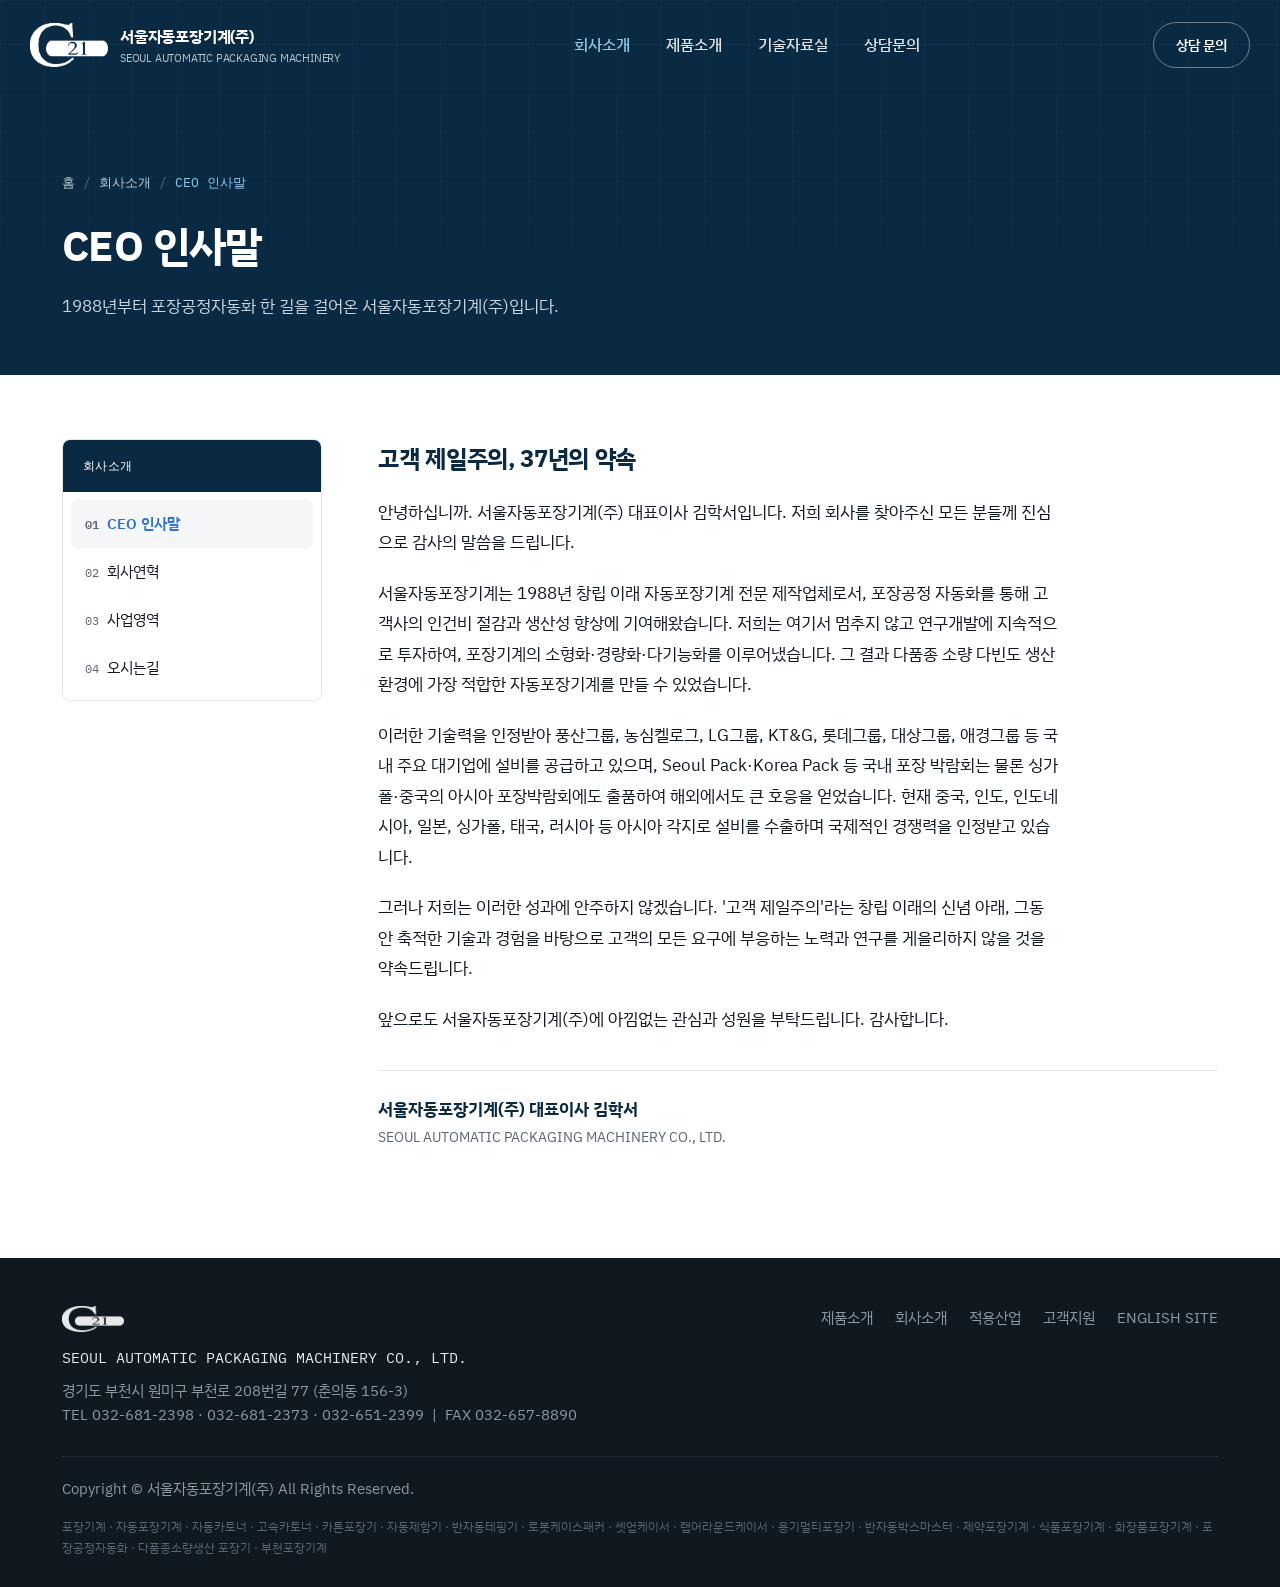
==== about-ceo.html @ eaa233a8 "Add files via upload" ====
<!DOCTYPE html>
<html lang="ko">
<head>
<meta charset="UTF-8">
<meta name="viewport" content="width=device-width, initial-scale=1.0">
<title>CEO 인사말 | 서울자동포장기계(주)</title>
<meta name="description" content="서울자동포장기계(주) 대표이사 인사말. 1988년 창립 이래 자동포장기계 전문 제작업체로서 고객 제일주의를 실천해왔습니다.">
<link rel="preconnect" href="https://fonts.googleapis.com">
<link rel="preconnect" href="https://fonts.gstatic.com" crossorigin>
<link href="https://fonts.googleapis.com/css2?family=IBM+Plex+Sans+KR:wght@400;500;600;700&family=IBM+Plex+Mono:wght@400;500;600&display=swap" rel="stylesheet">
<link rel="stylesheet" href="assets/sapmc-style.css">

</head>
<body>

<header id="siteHeader">
  <div class="wrap header-inner">
    <a class="logo" href="index.html">
      <span class="logo-img-wrap">
        <img class="logo-img logo-img-white" src="[data-uri]" alt="서울자동포장기계 로고">
        <img class="logo-img logo-img-navy" src="[data-uri]" alt="서울자동포장기계 로고">
      </span>
      <div>서울자동포장기계(주)<div class="logo-sub">SEOUL AUTOMATIC PACKAGING MACHINERY</div></div>
    </a>
    <nav>
      <a href="about-ceo.html" class="active-nav">회사소개</a>
      <a href="product-cartoner1.html" class="">제품소개</a>
      <a href="tech-library.html" class="">기술자료실</a>
      <a href="contact.html" class="">상담문의</a>
    </nav>
    <a class="btn btn-line" href="contact.html" style="padding:11px 22px;font-size:13.5px;">상담 문의</a>
  </div>
</header>

<section class="page-banner">
  <div class="banner-grid"></div>
  <div class="wrap">
    <div class="breadcrumb"><a href="index.html">홈</a><span class="sep">/</span><a href="about-ceo.html">회사소개</a><span class="sep">/</span><span class="current">CEO 인사말</span></div>
    <h1>CEO 인사말</h1>
    <p>1988년부터 포장공정자동화 한 길을 걸어온 서울자동포장기계(주)입니다.</p>
  </div>
</section>


<section class="subpage-body">
  <div class="wrap subpage-grid">
    <aside class="side-nav">
  <div class="side-nav-title">회사소개</div>
  <ul>
    <li><a class="active" href="about-ceo.html"><span class="num">01</span>CEO 인사말</a></li>
<li><a class="" href="about-history.html"><span class="num">02</span>회사연혁</a></li>
<li><a class="" href="about-business.html"><span class="num">03</span>사업영역</a></li>
<li><a class="" href="about-location.html"><span class="num">04</span>오시는길</a></li>

  </ul>
</aside>


    <div class="prose">
      <h2>고객 제일주의, 37년의 약속</h2>
      <p>안녕하십니까. 서울자동포장기계(주) 대표이사 김학서입니다. 저희 회사를 찾아주신 모든 분들께 진심으로 감사의 말씀을 드립니다.</p>
      <p>서울자동포장기계는 1988년 창립 이래 자동포장기계 전문 제작업체로서, 포장공정 자동화를 통해 고객사의 인건비 절감과 생산성 향상에 기여해왔습니다. 저희는 여기서 멈추지 않고 연구개발에 지속적으로 투자하여, 포장기계의 소형화·경량화·다기능화를 이루어냈습니다. 그 결과 다품종 소량 다빈도 생산 환경에 가장 적합한 자동포장기계를 만들 수 있었습니다.</p>
      <p>이러한 기술력을 인정받아 풍산그룹, 농심켈로그, LG그룹, KT&amp;G, 롯데그룹, 대상그룹, 애경그룹 등 국내 주요 대기업에 설비를 공급하고 있으며, Seoul Pack·Korea Pack 등 국내 포장 박람회는 물론 싱가폴·중국의 아시아 포장박람회에도 출품하여 해외에서도 큰 호응을 얻었습니다. 현재 중국, 인도, 인도네시아, 일본, 싱가폴, 태국, 러시아 등 아시아 각지로 설비를 수출하며 국제적인 경쟁력을 인정받고 있습니다.</p>
      <p>그러나 저희는 이러한 성과에 안주하지 않겠습니다. '고객 제일주의'라는 창립 이래의 신념 아래, 그동안 축적한 기술과 경험을 바탕으로 고객의 모든 요구에 부응하는 노력과 연구를 게을리하지 않을 것을 약속드립니다.</p>
      <p>앞으로도 서울자동포장기계(주)에 아낌없는 관심과 성원을 부탁드립니다. 감사합니다.</p>

      <div class="signature">
        <div class="name">서울자동포장기계(주) 대표이사 김학서</div>
        <div class="role">SEOUL AUTOMATIC PACKAGING MACHINERY CO., LTD.</div>
      </div>
    </div>
  </div>
</section>

<footer>
  <div class="wrap">
    <div class="footer-grid">
      <div>
        <img src="[data-uri]" alt="서울자동포장기계 로고" style="height:26px;width:auto;margin-bottom:14px;opacity:.9;">
        <div class="footer-brand">SEOUL AUTOMATIC PACKAGING MACHINERY CO., LTD.</div>
        <div>경기도 부천시 원미구 부천로 208번길 77 (춘의동 156-3)</div>
        <div>TEL 032-681-2398 · 032-681-2373 · 032-651-2399 &nbsp;|&nbsp; FAX 032-657-8890</div>
      </div>
      <div class="footer-links">
        <a href="product-cartoner1.html">제품소개</a>
        <a href="about-ceo.html">회사소개</a>
        <a href="index.html#apply">적용산업</a>
        <a href="contact.html">고객지원</a>
        <a href="#">ENGLISH SITE</a>
      </div>
    </div>
    <div>Copyright © 서울자동포장기계(주) All Rights Reserved.</div>
    <div class="footer-keywords">포장기계 · 자동포장기계 · 자동카토너 · 고속카토너 · 카톤포장기 · 자동제함기 · 반자동테핑기 · 로봇케이스패커 · 셋업케이서 · 랩어라운드케이서 · 용기멀티포장기 · 반자동박스마스터 · 제약포장기계 · 식품포장기계 · 화장품포장기계 · 포장공정자동화 · 다품종소량생산 포장기 · 부천포장기계</div>
  </div>
</footer>

<button class="to-top" id="toTopBtn" aria-label="맨 위로 이동">
  <svg width="20" height="20" viewBox="0 0 24 24" fill="none"><path d="M12 19V5M5 12l7-7 7 7" stroke="currentColor" stroke-width="2" stroke-linecap="round" stroke-linejoin="round"/></svg>
</button>

<script>
  const header = document.getElementById('siteHeader');
  const toTopBtn = document.getElementById('toTopBtn');
  window.addEventListener('scroll', () => {
    header.classList.toggle('scrolled', window.scrollY > 40);
    toTopBtn.classList.toggle('visible', window.scrollY > 480);
  });
  toTopBtn.addEventListener('click', () => {
    window.scrollTo({top:0, behavior:'smooth'});
  });

  const inquiryForm = document.getElementById('inquiryForm');
  if (inquiryForm) {
    inquiryForm.addEventListener('submit', (e) => {
      e.preventDefault();
      const f = inquiryForm;
      const name = f.name.value.trim();
      const phone = f.phone.value.trim();
      const email = f.email.value.trim();
      const company = f.company.value.trim();
      const type = f.type.value;
      const message = f.message.value.trim();
      const subject = `[상담문의] ${company ? company + ' / ' : ''}${name}`;
      const body =
        `이름: ${name}\n` +
        `연락처: ${phone}\n` +
        `이메일: ${email}\n` +
        `회사명: ${company || '-'}\n` +
        `문의유형: ${type}\n\n` +
        `문의내용:\n${message}`;
      const mailto = `mailto:sapmc@naver.com?subject=${encodeURIComponent(subject)}&body=${encodeURIComponent(body)}`;
      window.location.href = mailto;
    });
  }
</script>
</body>
</html>
---- assets/sapmc-style.css ----
:root{
  --navy:#0A2A43;
  --navy-2:#123A5A;
  --accent:#2F6FE0;
  --accent-2:#1B4FBF;
  --amber:#E8912A;
  --ink:#101820;
  --muted:#5B6670;
  --line:#E4E9EC;
  --panel:#F4F6F7;
  --white:#FFFFFF;
}
*{box-sizing:border-box;}
html{scroll-behavior:smooth;}
section[id]{scroll-margin-top:96px;}
body{margin:0;font-family:'IBM Plex Sans KR',sans-serif;color:var(--ink);background:var(--white);line-height:1.65;-webkit-font-smoothing:antialiased;overflow-x:hidden;}
.mono{font-family:'IBM Plex Mono',monospace;}
a{color:inherit;text-decoration:none;}
img{max-width:100%;display:block;}
.wrap{max-width:1220px;margin:0 auto;padding:0 32px;}
.btn{display:inline-flex;align-items:center;gap:10px;padding:17px 32px;font-size:16px;font-weight:600;border-radius:100px;border:1px solid transparent;cursor:pointer;transition:all .2s ease;}
.btn-primary{background:#fff;color:var(--navy);}
.btn-primary:hover{background:#eef3f8;transform:translateY(-1px);}
.btn-line{border-color:rgba(255,255,255,.4);color:#fff;}
.btn-line:hover{border-color:#fff;background:rgba(255,255,255,.08);}
.btn-dark{border-color:var(--line);color:var(--navy);}
.btn-dark:hover{border-color:var(--navy);}

/* ---------------- HEADER ---------------- */
header{position:fixed;top:0;left:0;right:0;z-index:100;transition:background .3s ease, box-shadow .3s ease;}
.header-inner{display:flex;align-items:center;justify-content:space-between;padding:22px 0;}
.logo{display:flex;align-items:center;gap:12px;font-weight:700;font-size:16px;color:#fff;letter-spacing:-.2px;transition:color .3s;}
.logo-img-wrap{position:relative;width:78px;height:44px;flex:none;}
.logo-img{position:absolute;top:50%;left:0;transform:translateY(-50%);height:44px;width:auto;transition:opacity .3s ease;}
.logo-img-navy{opacity:0;}
header.scrolled .logo-img-white{opacity:0;}
header.scrolled .logo-img-navy{opacity:1;}
.logo-sub{font-size:10.5px;opacity:.72;font-weight:400;margin-top:1px;}
nav{display:flex;align-items:center;gap:36px;}
nav a{font-size:15.5px;font-weight:500;color:#fff;opacity:.88;}
nav a:hover{opacity:1;}
nav a.active-nav{opacity:1;color:#8FCBEA;}
header.scrolled nav a.active-nav{color:var(--accent);}
header.scrolled{background:rgba(255,255,255,0.97);box-shadow:0 1px 0 var(--line);}
header.scrolled .logo,header.scrolled nav a{color:var(--navy);opacity:1;}
header.scrolled .btn-line{border-color:var(--navy);color:var(--navy);}

/* ---------------- HERO ---------------- */
.hero{position:relative;height:100svh;min-height:640px;display:flex;align-items:flex-end;overflow:hidden;background:var(--navy);}
.hero-media{position:absolute;inset:0;}
.hero-media img{width:100%;height:100%;object-fit:cover;object-position:center 40%;transform:scale(1.06);animation:heroZoom 18s ease-in-out infinite alternate;}
@keyframes heroZoom{from{transform:scale(1.06);}to{transform:scale(1.14);}}
.hero-overlay{position:absolute;inset:0;background:linear-gradient(180deg,rgba(10,42,67,.55) 0%,rgba(10,42,67,.35) 35%,rgba(9,25,38,.92) 100%);}
.hero-content{position:relative;z-index:3;width:100%;padding-bottom:64px;color:#fff;}
.hero-eyebrow{font-family:'IBM Plex Mono',monospace;font-size:13.5px;letter-spacing:.6px;color:#A9D3EC;display:flex;align-items:center;gap:10px;margin-bottom:22px;}
.hero-eyebrow .dot{width:7px;height:7px;border-radius:50%;background:var(--accent);box-shadow:0 0 0 4px rgba(47,111,224,.25);animation:pulse 1.8s ease-in-out infinite;}
@keyframes pulse{0%,100%{opacity:1;}50%{opacity:.35;}}
.hero h1{font-size:clamp(38px,5.6vw,70px);line-height:1.14;font-weight:700;letter-spacing:-1.2px;margin:0 0 24px;max-width:840px;}
.hero p.lead{font-size:19px;color:#CFE0EA;max-width:500px;margin:0 0 38px;line-height:1.6;}
.hero-ctas{display:flex;gap:14px;flex-wrap:wrap;}
.scroll-cue{position:absolute;bottom:26px;left:50%;transform:translateX(-50%);z-index:2;color:#cfe0ea;opacity:.8;}
.scroll-cue span{display:block;width:1px;height:34px;background:currentColor;margin:0 auto;position:relative;overflow:hidden;}
.scroll-cue span::after{content:"";position:absolute;top:-34px;left:0;width:100%;height:100%;background:var(--amber);animation:scrollLine 1.8s ease-in-out infinite;}
@keyframes scrollLine{0%{top:-34px;}100%{top:34px;}}

/* ---------------- FEATURE STRIP ---------------- */
.feature-strip{border-bottom:1px solid var(--line);}
.feature-strip .wrap{display:grid;grid-template-columns:repeat(4,1fr);}
.feature-item{padding:34px 26px;border-left:1px solid var(--line);position:relative;transition:background .2s;}
.feature-item:first-child{border-left:none;}
.feature-item:hover{background:var(--panel);}
.feature-item .icon-static{width:34px;height:34px;color:var(--accent);margin-bottom:18px;}
.feature-item h4{font-size:17px;margin:0 0 6px;color:var(--navy);}
.feature-item p{font-size:15.5px;color:var(--muted);margin:0;}

/* ---------------- SECTION SHARED ---------------- */
section{padding:110px 0;}
.section-kicker{font-family:'IBM Plex Mono',monospace;font-size:13.5px;color:var(--accent);letter-spacing:.5px;margin-bottom:16px;font-weight:500;}
.section-title{font-size:clamp(30px,3.6vw,46px);letter-spacing:-.8px;color:var(--navy);margin:0 0 20px;line-height:1.22;}
.section-sub{font-size:19px;color:var(--muted);max-width:480px;margin:0;line-height:1.6;}
.section-head{margin-bottom:64px;}
.section-head.split{display:flex;justify-content:space-between;align-items:flex-end;gap:30px;flex-wrap:wrap;}

/* ---------------- PRODUCT FEATURE ROWS ---------------- */
.feature-row{display:grid;grid-template-columns:1.15fr 0.85fr;gap:64px;align-items:center;margin-bottom:120px;}
.feature-row:last-child{margin-bottom:0;}
.feature-row.reverse{direction:rtl;}
.feature-row.reverse > *{direction:ltr;}
.feature-media{background:var(--panel);padding:44px;border-radius:6px;}
.feature-media img{width:100%;height:auto;}
.feature-text .tag{font-family:'IBM Plex Mono',monospace;font-size:12.5px;color:var(--accent);letter-spacing:.4px;margin-bottom:16px;display:block;font-weight:500;}
.feature-text h3{font-size:31px;color:var(--navy);margin:0 0 16px;letter-spacing:-.5px;}
.feature-text p{font-size:18px;color:var(--muted);margin:0 0 24px;max-width:420px;line-height:1.65;}
.feature-text .more{font-size:16.5px;font-weight:600;color:var(--accent);display:inline-flex;align-items:center;gap:8px;}
.feature-text .more svg{transition:transform .2s;}
.feature-text .more:hover svg{transform:translateX(4px);}
.mini-specs{display:flex;gap:26px;margin-top:24px;flex-wrap:wrap;}
.mini-specs div{font-family:'IBM Plex Mono',monospace;}
.mini-specs .n{font-size:25px;color:var(--navy);font-weight:600;}
.mini-specs .l{font-size:13.5px;color:var(--muted);margin-top:2px;}

/* ---------------- FLOW DIAGRAM (animated) ---------------- */
.flow-section{background:var(--navy);color:#fff;}
.flow-section .section-kicker{color:#8FCBEA;}
.flow-section .section-title{color:#fff;}
.flow-section .section-sub{color:#B9CBD6;}
.flow-track{position:relative;margin-top:70px;padding:40px 0 20px;}
.flow-line{position:absolute;top:50%;left:0;right:0;height:1px;background:rgba(255,255,255,.18);transform:translateY(-50%);}
.flow-stages{display:flex;justify-content:space-between;position:relative;z-index:2;}
.flow-stage{text-align:center;width:150px;}
.flow-stage .node{width:76px;height:76px;border-radius:50%;background:rgba(255,255,255,.04);border:1.5px solid rgba(255,255,255,.35);display:flex;align-items:center;justify-content:center;margin:0 auto 18px;color:#8FCBEA;}
.flow-stage h5{font-size:18px;margin:0 0 5px;}
.flow-stage p{font-size:14.5px;color:#9FB3BF;margin:0;}
.flow-mover{position:absolute;top:50%;left:0;width:14px;height:14px;background:var(--accent);border-radius:3px;transform:translate(-50%,-50%) rotate(45deg);animation:flowMove 6s linear infinite;box-shadow:0 0 14px 2px rgba(47,111,224,.55);}
@keyframes flowMove{
  0%{left:2%;}
  30%{left:50%;}
  33%{left:50%;}
  63%{left:98%;}
  66%{left:98%;}
  96%{left:2%;}
  100%{left:2%;}
}

/* ---------------- STATS ---------------- */
.stats-band{border-top:1px solid var(--line);border-bottom:1px solid var(--line);}
.stats-band .wrap{display:grid;grid-template-columns:repeat(4,1fr);}
.stat-block{padding:52px 26px;border-left:1px solid var(--line);text-align:center;}
.stat-block:first-child{border-left:none;}
.stat-num{font-family:'IBM Plex Mono',monospace;font-size:54px;font-weight:600;color:var(--navy);}
.stat-num sup{font-size:22px;color:var(--accent);}
.stat-label{font-size:15.5px;color:var(--muted);margin-top:10px;}

/* ---------------- TRUST / MARQUEE ---------------- */
.trust-copy{max-width:680px;margin:0 0 56px;}
.trust-copy p{font-size:20px;color:var(--muted);line-height:1.7;}
.marquee{overflow:hidden;border-top:1px solid var(--line);border-bottom:1px solid var(--line);padding:28px 0;}
.marquee-track{display:flex;gap:64px;width:max-content;animation:marquee 26s linear infinite;}
.marquee-track span{font-family:'IBM Plex Mono',monospace;font-size:16px;color:var(--muted);white-space:nowrap;letter-spacing:.3px;}
@keyframes marquee{from{transform:translateX(0);}to{transform:translateX(-50%);}}
.export-row{display:flex;flex-wrap:wrap;gap:10px;margin-top:34px;}
.export-row span{font-family:'IBM Plex Mono',monospace;font-size:13px;color:var(--navy);background:var(--panel);padding:9px 16px;border-radius:100px;}

/* ---------------- CLIENT LOGOS ---------------- */
.client-logos{background:#fff;border-top:1px solid var(--line);border-bottom:1px solid var(--line);}
.client-logos .wrap{display:grid;grid-template-columns:repeat(7,1fr);}
.client-logo-cell{
  padding:34px 22px;border-left:1px solid var(--line);
  display:flex;align-items:center;justify-content:center;
  background:#fff;
}
.client-logo-cell:first-child{border-left:none;}
.client-logo-cell img{max-height:34px;width:auto;max-width:100%;}
@media (max-width:900px){
  .client-logos .wrap{grid-template-columns:repeat(3,1fr);}
  .client-logo-cell:nth-child(4){border-left:none;}
}

/* ---------------- APPLICATIONS GALLERY ---------------- */
.app-gallery{display:grid;grid-template-columns:1.3fr 1fr 1fr;gap:18px;}
.app-cell{position:relative;overflow:hidden;border-radius:6px;aspect-ratio:4/5;}
.app-cell:first-child{grid-row:span 1;aspect-ratio:auto;}
.app-cell img{width:100%;height:100%;object-fit:cover;transition:transform .5s ease;}
.app-cell:hover img{transform:scale(1.05);}
.app-cell .label{position:absolute;left:0;right:0;bottom:0;padding:24px;background:linear-gradient(0deg,rgba(10,42,67,.88),transparent);color:#fff;font-size:18px;font-weight:600;}

/* ---------------- CTA ---------------- */
.cta-strip{background:var(--navy-2);color:#fff;}
.contact-grid{display:grid;grid-template-columns:1fr 1.05fr;gap:64px;align-items:start;padding:0;}
.contact-intro h3{font-size:32px;margin:14px 0 14px;}
.contact-intro p{margin:0 0 26px;color:#B9CBD6;font-size:17.5px;max-width:420px;}
.cta-contacts{display:flex;gap:22px;flex-wrap:wrap;font-family:'IBM Plex Mono',monospace;font-size:14.5px;color:#CFE0EA;margin-bottom:14px;}
.contact-address{font-size:13px;color:#8FA3B0;}

.contact-form{background:#fff;border-radius:10px;padding:36px;color:var(--ink);}
.contact-form .form-row{display:grid;grid-template-columns:1fr 1fr;gap:18px;}
.contact-form label{display:block;font-size:13.5px;font-weight:600;color:var(--navy);margin-bottom:16px;}
.contact-form label.full{grid-column:1/-1;}
.contact-form label em{color:var(--accent);font-style:normal;margin-left:2px;}
.contact-form input,.contact-form select,.contact-form textarea{
  display:block;width:100%;margin-top:8px;padding:12px 14px;
  border:1px solid var(--line);border-radius:6px;font-size:14.5px;
  font-family:'IBM Plex Sans KR',sans-serif;color:var(--ink);background:var(--panel);
  transition:border-color .2s;
}
.contact-form input:focus,.contact-form select:focus,.contact-form textarea:focus{
  outline:none;border-color:var(--accent);background:#fff;
}
.contact-form textarea{resize:vertical;}
.contact-form .form-note{font-size:12.5px;color:var(--muted);margin:14px 0 0;font-weight:400;}
@media (max-width:900px){
  .contact-grid{grid-template-columns:1fr;gap:36px;}
  .contact-form{padding:26px;}
  .contact-form .form-row{grid-template-columns:1fr;}
}
.cta-inner{display:flex;justify-content:space-between;align-items:center;gap:30px;flex-wrap:wrap;}
.cta-inner h3{font-size:32px;margin:0 0 10px;}
.cta-inner p{margin:0;color:#B9CBD6;font-size:17.5px;}
.cta-contacts{display:flex;gap:26px;flex-wrap:wrap;font-family:'IBM Plex Mono',monospace;font-size:14.5px;color:#CFE0EA;}

/* ---------------- FOOTER ---------------- */
footer{background:var(--ink);color:#8E9AA2;padding:48px 0 28px;font-size:15px;}

/* ---------------- BACK TO TOP ---------------- */
.to-top{
  position:fixed;right:26px;bottom:26px;z-index:80;
  width:48px;height:48px;border-radius:50%;
  background:var(--navy);color:#fff;border:1px solid rgba(255,255,255,.15);
  display:flex;align-items:center;justify-content:center;cursor:pointer;
  opacity:0;visibility:hidden;transform:translateY(10px);
  transition:opacity .25s ease, transform .25s ease, background .2s ease;
  box-shadow:0 6px 18px rgba(10,42,67,.28);
}
.to-top.visible{opacity:1;visibility:visible;transform:translateY(0);}
.to-top:hover{background:var(--accent);}
@media (max-width:900px){.to-top{right:18px;bottom:18px;width:44px;height:44px;}}
.footer-grid{display:flex;justify-content:space-between;gap:30px;flex-wrap:wrap;border-bottom:1px solid #222B33;padding-bottom:28px;margin-bottom:20px;}
.footer-brand{font-family:'IBM Plex Mono',monospace;color:#E7ECEF;font-size:15px;margin-bottom:8px;}
.footer-links{display:flex;gap:22px;flex-wrap:wrap;}
.footer-keywords{margin-top:14px;font-size:12px;color:#5A6670;line-height:1.8;}
footer a:hover{color:#fff;}

@media (max-width:900px){
  nav{display:none;}
  .feature-strip .wrap{grid-template-columns:repeat(2,1fr);}
  .feature-item:nth-child(3){border-left:none;}
  .feature-row{grid-template-columns:1fr;gap:32px;}
  .feature-row.reverse{direction:ltr;}
  .flow-stages{flex-direction:column;gap:30px;}
  .flow-line{display:none;}
  .flow-mover{display:none;}
  .stats-band .wrap{grid-template-columns:repeat(2,1fr);}
  .stat-block:nth-child(3){border-left:none;}
  .app-gallery{grid-template-columns:1fr 1fr;}
  section{padding:72px 0;}
  .cta-inner{flex-direction:column;align-items:flex-start;}
}

/* =========================================================
   SUBPAGE SYSTEM — shares tokens/header/footer with main page
   ========================================================= */

.btn-solid{background:var(--navy);color:#fff;}
.btn-solid:hover{background:var(--navy-2);}
.btn-outline{border-color:var(--line);color:var(--navy);background:#fff;}
.btn-outline:hover{border-color:var(--navy);}

/* ---------------- PAGE BANNER (replaces full hero on subpages) ---------------- */
.page-banner{
  position:relative;background:var(--navy);color:#fff;
  padding:172px 0 56px; /* top padding clears fixed header */
  overflow:hidden;
}
.page-banner .banner-grid{
  position:absolute;inset:0;opacity:.5;
  background-image:
    linear-gradient(rgba(255,255,255,.06) 1px, transparent 1px),
    linear-gradient(90deg, rgba(255,255,255,.06) 1px, transparent 1px);
  background-size:44px 44px;
  mask-image:linear-gradient(180deg, rgba(0,0,0,.9), rgba(0,0,0,.15) 85%);
}
.page-banner .wrap{position:relative;z-index:2;}
.breadcrumb{
  display:flex;align-items:center;gap:8px;flex-wrap:wrap;
  font-family:'IBM Plex Mono',monospace;font-size:12.5px;color:#9FB3BF;margin-bottom:18px;
}
.breadcrumb a{color:#B9CBD6;}
.breadcrumb a:hover{color:#fff;}
.breadcrumb .sep{opacity:.5;}
.breadcrumb .current{color:#8FCBEA;}
.page-banner h1{font-size:clamp(28px,3.6vw,42px);letter-spacing:-.6px;margin:0 0 12px;}
.page-banner p{font-size:16.5px;color:#C7D6E0;max-width:560px;margin:0;}

/* ---------------- SUBPAGE LAYOUT (sidebar + content) ---------------- */
.subpage-body{padding:64px 0 110px;}
.subpage-grid{display:grid;grid-template-columns:260px 1fr;gap:56px;align-items:start;}

.side-nav{position:sticky;top:112px;border:1px solid var(--line);border-radius:8px;overflow:hidden;}
.side-nav .side-nav-title{
  font-family:'IBM Plex Mono',monospace;font-size:12px;letter-spacing:.4px;
  color:#fff;background:var(--navy);padding:16px 20px;
}
.side-nav ul{list-style:none;margin:0;padding:8px;}
.side-nav li a{
  display:block;padding:12px 14px;border-radius:6px;font-size:14.5px;color:var(--ink);
  transition:background .15s, color .15s;
}
.side-nav li a:hover{background:var(--panel);}
.side-nav li a.active{background:var(--panel);color:var(--accent);font-weight:600;}
.side-nav li a .num{font-family:'IBM Plex Mono',monospace;font-size:11.5px;color:var(--muted);margin-right:8px;}

/* ---------------- PROSE CONTENT (CEO letter, history text, etc.) ---------------- */
.prose h2{font-size:24px;color:var(--navy);margin:0 0 18px;letter-spacing:-.3px;}
.prose p{font-size:16.5px;color:var(--ink);line-height:1.85;margin:0 0 20px;max-width:680px;}
.prose .muted{color:var(--muted);font-size:14.5px;}

.signature{margin-top:36px;padding-top:24px;border-top:1px solid var(--line);}
.signature .name{font-size:17px;font-weight:700;color:var(--navy);}
.signature .role{font-size:13.5px;color:var(--muted);margin-top:2px;}

/* ---------------- TIMELINE (회사연혁) ---------------- */
.timeline{border-left:2px solid var(--line);margin-left:6px;padding-left:28px;}
.timeline-item{position:relative;padding-bottom:34px;}
.timeline-item:last-child{padding-bottom:0;}
.timeline-item::before{
  content:"";position:absolute;left:-33px;top:4px;width:10px;height:10px;
  border-radius:50%;background:var(--accent);box-shadow:0 0 0 3px #fff, 0 0 0 4px var(--line);
}
.timeline-item .year{font-family:'IBM Plex Mono',monospace;font-size:20px;font-weight:600;color:var(--navy);}
.timeline-item p{font-size:15px;color:var(--muted);margin:6px 0 0;max-width:560px;}
.timeline-note{
  margin-top:28px;padding:16px 18px;background:var(--panel);border-radius:8px;
  font-size:13px;color:var(--muted);
}

/* ---------------- BUSINESS SCOPE GRID (사업영역) ---------------- */
.scope-grid{display:grid;grid-template-columns:repeat(2,1fr);gap:1px;background:var(--line);border:1px solid var(--line);border-radius:8px;overflow:hidden;}
.scope-item{background:#fff;padding:26px 24px;}
.scope-item .eng{font-family:'IBM Plex Mono',monospace;font-size:11.5px;color:var(--accent);display:block;margin-bottom:8px;}
.scope-item h4{font-size:16.5px;color:var(--navy);margin:0 0 6px;}
.scope-item p{font-size:13.5px;color:var(--muted);margin:0;}

/* ---------------- LOCATION (오시는길) ---------------- */
.map-embed{width:100%;aspect-ratio:16/9;border:1px solid var(--line);border-radius:8px;overflow:hidden;background:var(--panel);}
.map-embed iframe{width:100%;height:100%;border:0;}
.info-table{width:100%;border-collapse:collapse;margin-top:24px;}
.info-table th,.info-table td{text-align:left;padding:12px 4px;border-bottom:1px solid var(--line);font-size:14.5px;}
.info-table th{width:110px;color:var(--muted);font-weight:500;}
.info-table td{color:var(--ink);}

/* ---------------- PRODUCT DETAIL (제품소개) ---------------- */
.product-hero-media{background:var(--panel);border-radius:8px;padding:36px;margin-bottom:40px;}
.product-hero-media img{width:100%;height:auto;}
.spec-table{width:100%;border-collapse:collapse;margin:18px 0 8px;font-size:13.8px;}
.spec-table th{
  background:var(--navy);color:#fff;font-weight:600;font-size:12.5px;
  padding:11px 14px;text-align:left;font-family:'IBM Plex Mono',monospace;letter-spacing:.2px;
}
.spec-table td{padding:11px 14px;border-bottom:1px solid var(--line);color:var(--ink);}
.spec-table tr:nth-child(even) td{background:var(--panel);}
.option-list{list-style:none;padding:0;margin:22px 0 0;display:grid;gap:10px;}
.option-list li{display:flex;gap:10px;font-size:14px;color:var(--ink);}
.option-list li::before{content:"—";color:var(--accent);flex:none;}
.apply-tags{display:flex;flex-wrap:wrap;gap:8px;margin-top:18px;}
.apply-tags span{font-size:12.5px;background:var(--panel);color:var(--navy);padding:7px 13px;border-radius:100px;}
.product-nav-btns{display:flex;justify-content:space-between;margin-top:56px;padding-top:24px;border-top:1px solid var(--line);}
.product-nav-btns a{font-size:14px;font-weight:600;color:var(--navy);display:flex;align-items:center;gap:8px;}

/* ---------------- DOWNLOAD CARD (기술자료실) ---------------- */
.download-card{
  display:flex;align-items:center;justify-content:space-between;gap:24px;flex-wrap:wrap;
  border:1px solid var(--line);border-radius:10px;padding:28px 30px;margin-bottom:18px;
  transition:border-color .15s;
}
.download-card:hover{border-color:var(--accent);}
.download-card .meta{display:flex;align-items:center;gap:18px;}
.download-card .file-icon{
  width:52px;height:52px;border-radius:8px;background:var(--panel);color:var(--navy);
  display:flex;align-items:center;justify-content:center;flex:none;
}
.download-card h4{font-size:16px;color:var(--navy);margin:0 0 4px;}
.download-card .filemeta{font-size:12.5px;color:var(--muted);font-family:'IBM Plex Mono',monospace;}

@media (max-width:900px){
  .subpage-grid{grid-template-columns:1fr;}
  .side-nav{position:relative;top:0;}
  .scope-grid{grid-template-columns:1fr;}
  .page-banner{padding:150px 0 44px;}
}
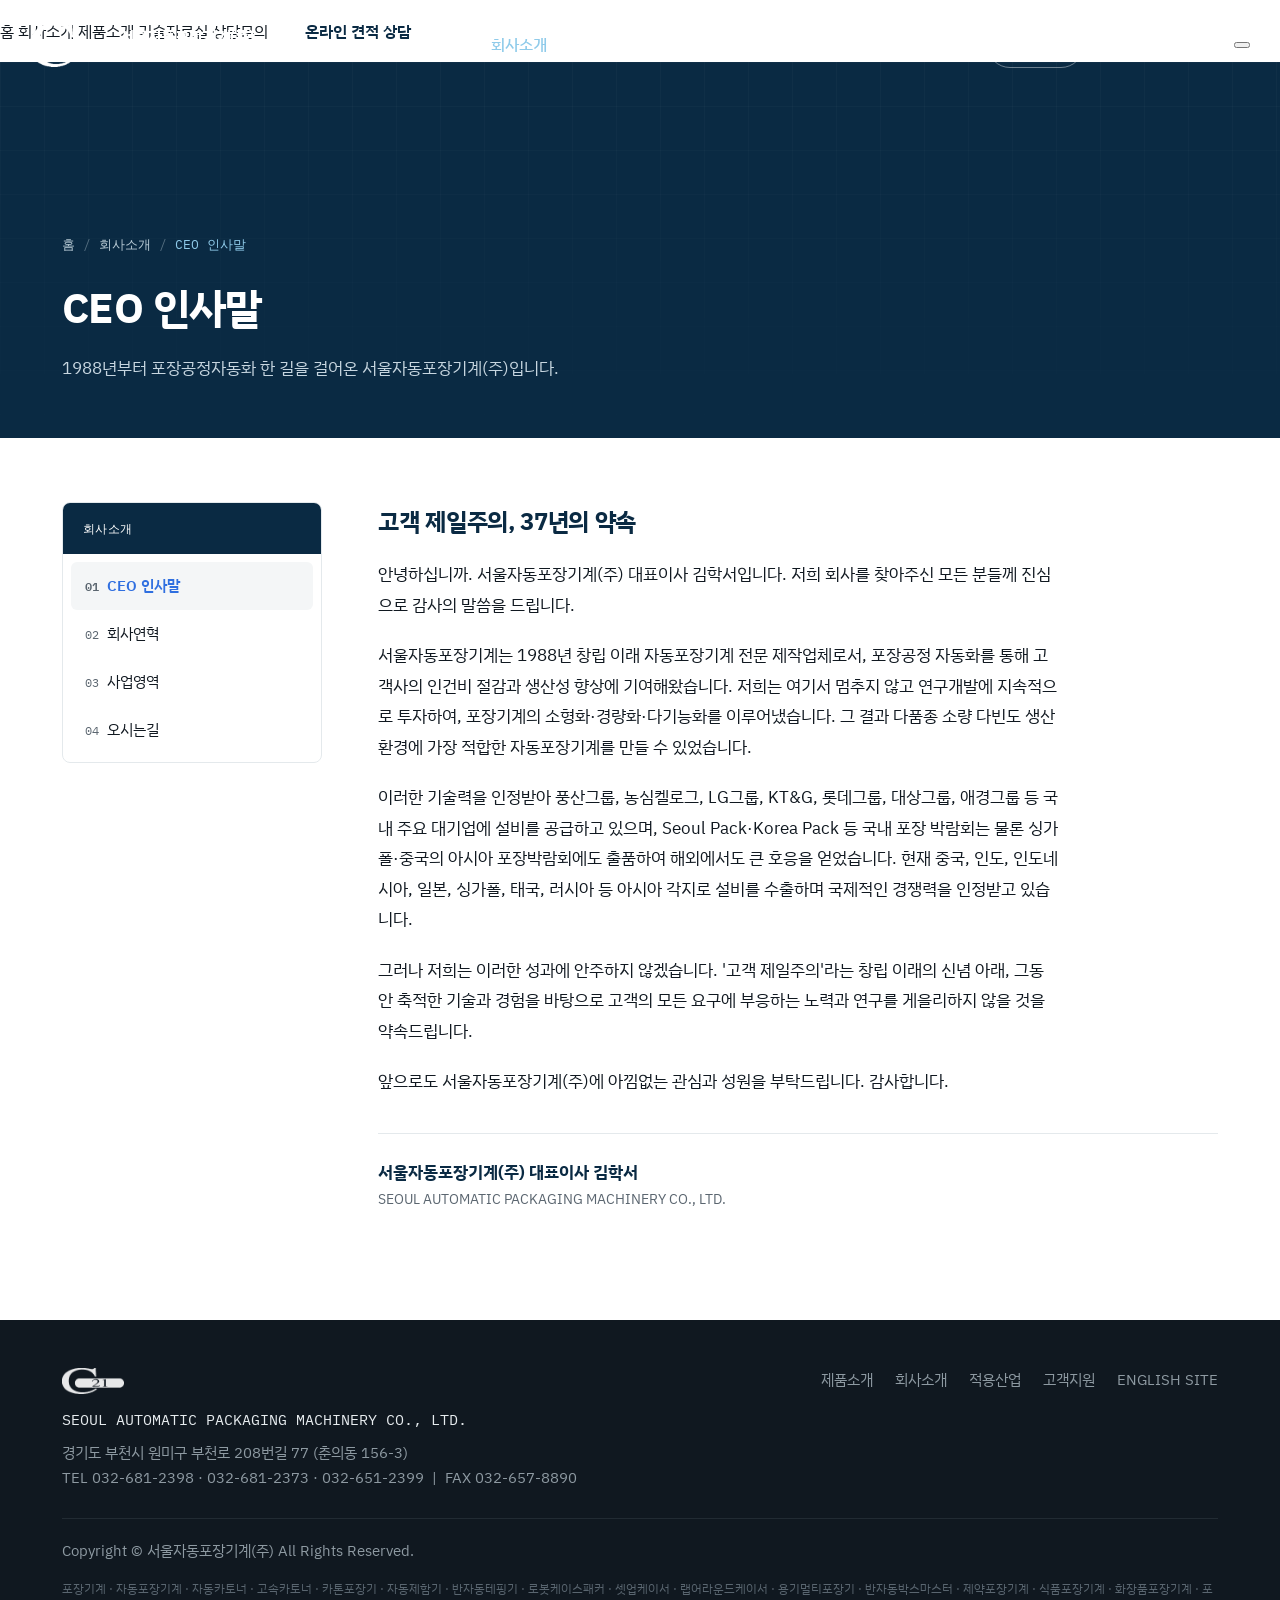
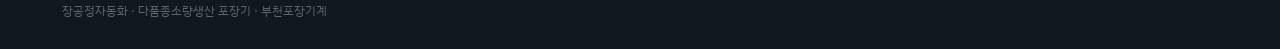
==== commit 2de1fd6f: "Add files via upload" ====
--- a/about-ceo.html
+++ b/about-ceo.html
@@ -8,7 +8,7 @@
 <link rel="preconnect" href="https://fonts.googleapis.com">
 <link rel="preconnect" href="https://fonts.gstatic.com" crossorigin>
 <link href="https://fonts.googleapis.com/css2?family=IBM+Plex+Sans+KR:wght@400;500;600;700&family=IBM+Plex+Mono:wght@400;500;600&display=swap" rel="stylesheet">
-<link rel="stylesheet" href="assets/sapmc-style.css">
+<link rel="stylesheet" href="assets/sapmc-style.css?v=2">
 
 </head>
 <body>
@@ -29,8 +29,20 @@
       <a href="contact.html" class="">상담문의</a>
     </nav>
     <a class="btn btn-line" href="contact.html" style="padding:11px 22px;font-size:13.5px;">상담 문의</a>
+    <button class="burger" id="burgerBtn" aria-label="메뉴 열기" aria-expanded="false">
+      <span></span><span></span><span></span>
+    </button>
   </div>
 </header>
+
+<div class="mobile-nav" id="mobileNav">
+  <a href="index.html">홈</a>
+  <a href="about-ceo.html">회사소개</a>
+  <a href="product-cartoner1.html">제품소개</a>
+  <a href="tech-library.html">기술자료실</a>
+  <a href="contact.html">상담문의</a>
+  <a class="btn btn-primary mobile-cta" href="contact.html">온라인 견적 상담</a>
+</div>
 
 <section class="page-banner">
   <div class="banner-grid"></div>
@@ -109,6 +121,22 @@
     window.scrollTo({top:0, behavior:'smooth'});
   });
 
+  const burgerBtn = document.getElementById('burgerBtn');
+  const mobileNav = document.getElementById('mobileNav');
+  function closeMobileNav(){
+    burgerBtn.classList.remove('open');
+    burgerBtn.setAttribute('aria-expanded','false');
+    mobileNav.classList.remove('open');
+    document.body.style.overflow = '';
+  }
+  burgerBtn.addEventListener('click', () => {
+    const isOpen = mobileNav.classList.toggle('open');
+    burgerBtn.classList.toggle('open', isOpen);
+    burgerBtn.setAttribute('aria-expanded', isOpen ? 'true' : 'false');
+    document.body.style.overflow = isOpen ? 'hidden' : '';
+  });
+  mobileNav.querySelectorAll('a').forEach(a => a.addEventListener('click', closeMobileNav));
+
   const inquiryForm = document.getElementById('inquiryForm');
   if (inquiryForm) {
     inquiryForm.addEventListener('submit', (e) => {
